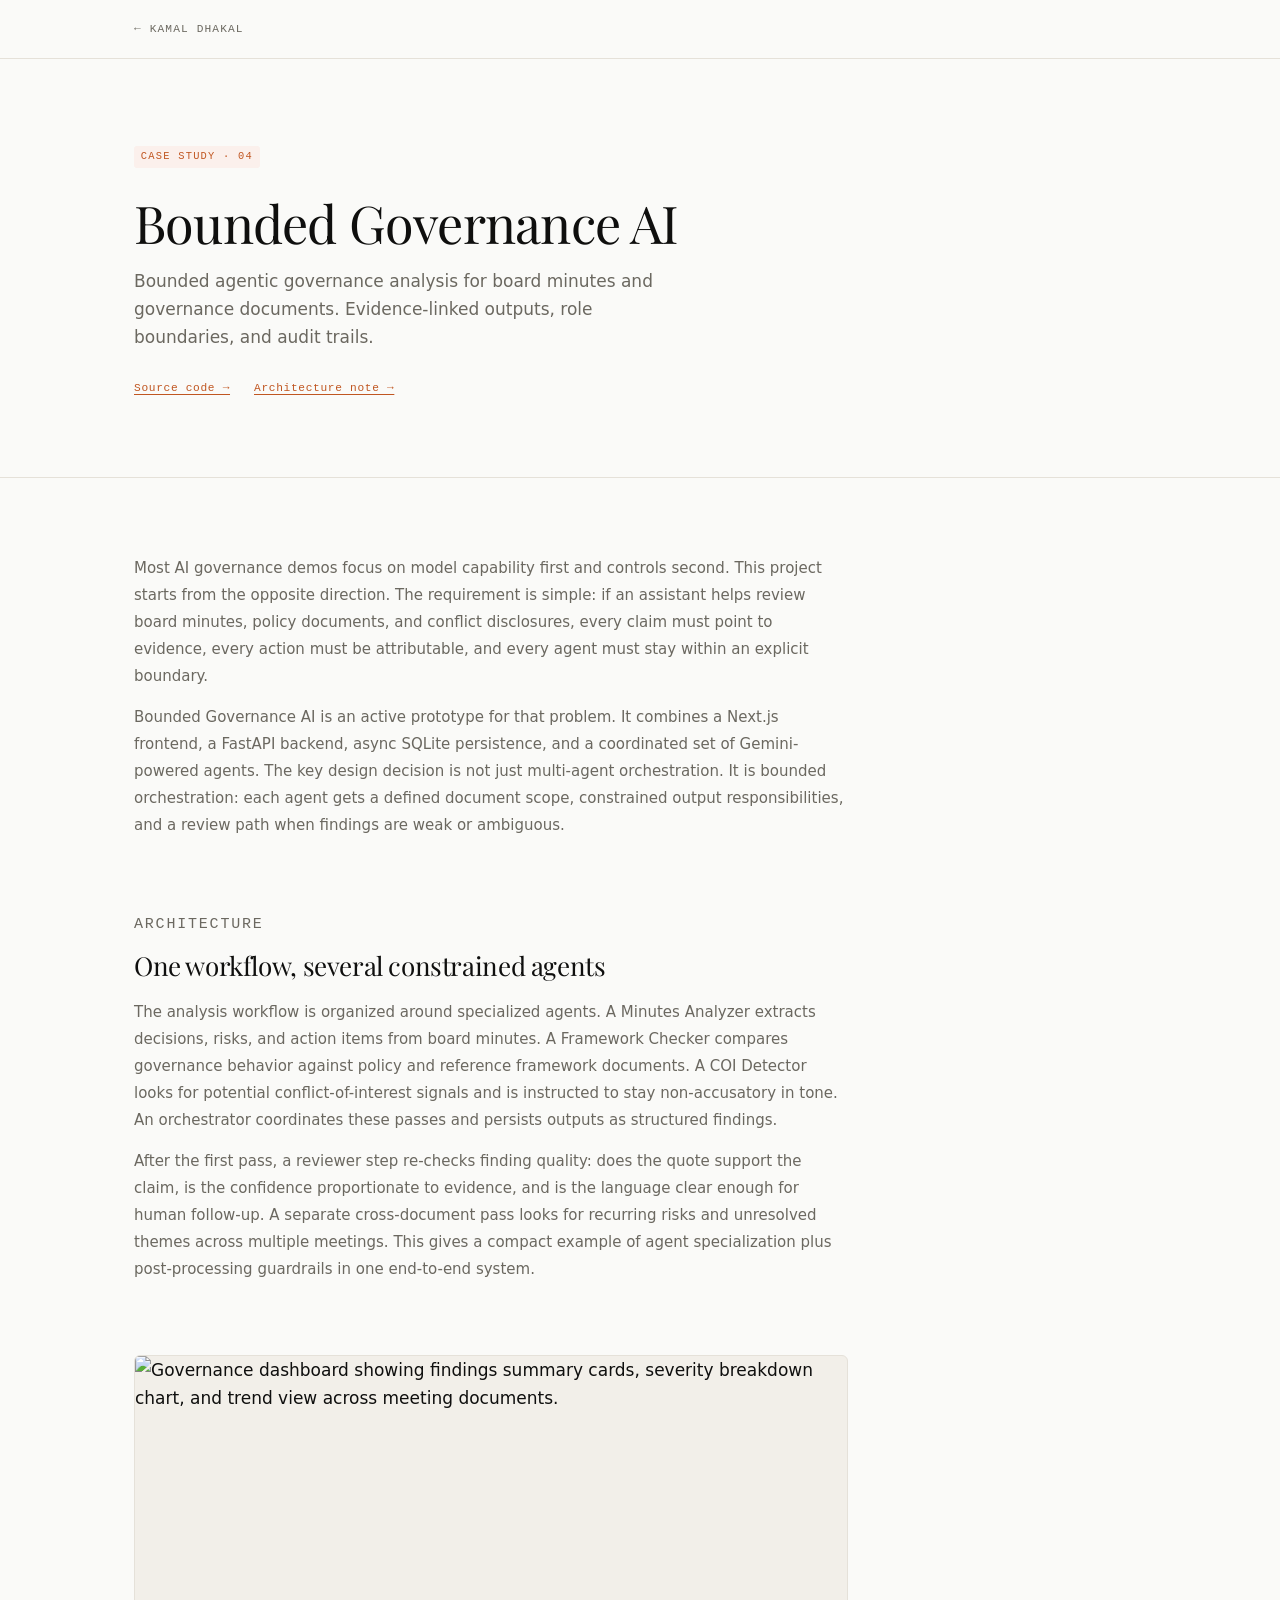
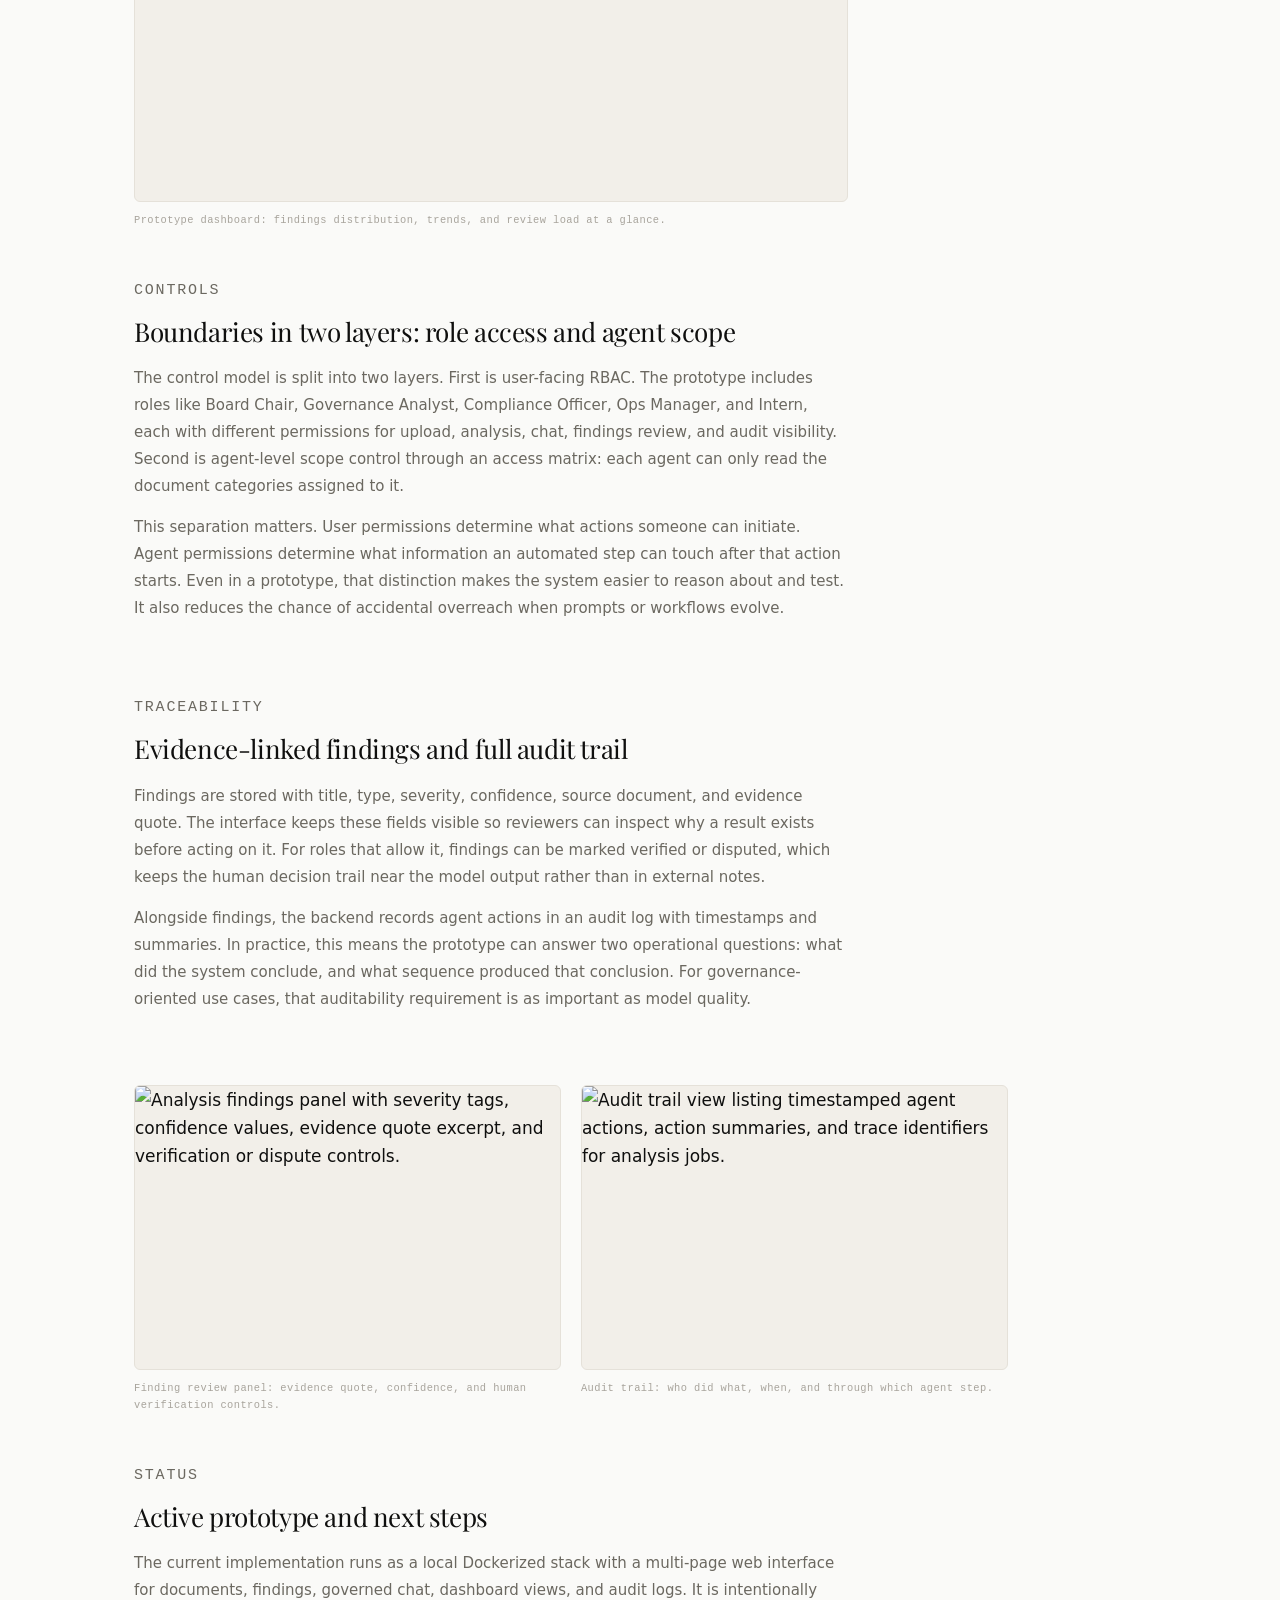
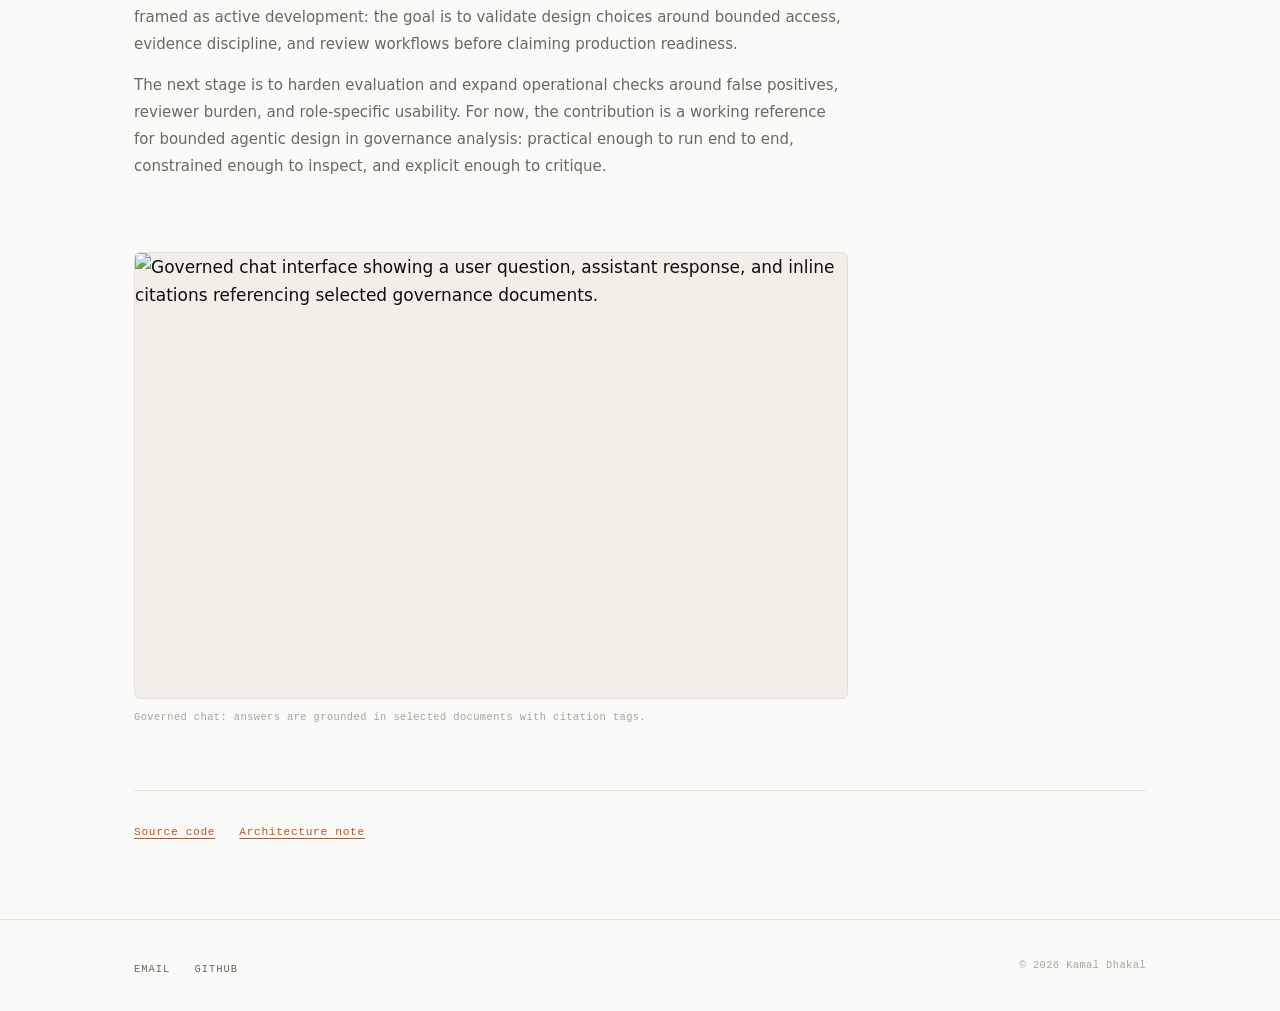
==== projects/bounded-governance-ai/index.html @ 3054fc62 "initial portfolio site with 4 projects" ====
<!DOCTYPE html>
<html lang="en">
<head>
  <meta charset="UTF-8">
  <meta name="viewport" content="width=device-width, initial-scale=1.0">
  <title>Bounded Governance AI: Kamal Dhakal</title>
  <meta name="description" content="Bounded Governance AI: active prototype for governance analysis with bounded multi-agent workflows, evidence-linked findings, RBAC, and audit trails.">
  <link rel="preconnect" href="https://fonts.googleapis.com">
  <link rel="preconnect" href="https://fonts.gstatic.com" crossorigin>
  <link href="https://fonts.googleapis.com/css2?family=Playfair+Display:ital,wght@0,400;0,500;1,400&display=swap" rel="stylesheet">
  <link rel="stylesheet" href="../../styles.css">
</head>
<body>

  <nav class="site-nav">
    <div class="wrap nav-inner">
      <a href="/#projects" class="nav-back-link">&larr; Kamal Dhakal</a>
    </div>
  </nav>

  <main>

    <header class="case-header">
      <div class="wrap">
        <span class="case-header-tag">Case Study &middot; 04</span>
        <h1>Bounded Governance AI</h1>
        <p class="case-tagline">Bounded agentic governance analysis for board minutes and governance documents. Evidence-linked outputs, role boundaries, and audit trails.</p>
        <div class="case-header-links">
          <a href="https://github.com/dhakalkamal/bounded-governance-ai" target="_blank" rel="noopener noreferrer">Source code &rarr;</a>
          <a href="https://github.com/dhakalkamal/bounded-governance-ai/blob/main/Bounded_Agentic_Governance_Architecture.md" target="_blank" rel="noopener noreferrer">Architecture note &rarr;</a>
        </div>
      </div>
    </header>

    <div class="case-body">
      <div class="wrap">

        <!-- Intro -->
        <section class="case-section">
          <p>Most AI governance demos focus on model capability first and controls second. This project starts from the opposite direction. The requirement is simple: if an assistant helps review board minutes, policy documents, and conflict disclosures, every claim must point to evidence, every action must be attributable, and every agent must stay within an explicit boundary.</p>
          <p>Bounded Governance AI is an active prototype for that problem. It combines a Next.js frontend, a FastAPI backend, async SQLite persistence, and a coordinated set of Gemini-powered agents. The key design decision is not just multi-agent orchestration. It is bounded orchestration: each agent gets a defined document scope, constrained output responsibilities, and a review path when findings are weak or ambiguous.</p>
        </section>

        <!-- Architecture -->
        <section class="case-section">
          <p class="case-section-label">Architecture</p>
          <h2>One workflow, several constrained agents</h2>
          <p>The analysis workflow is organized around specialized agents. A Minutes Analyzer extracts decisions, risks, and action items from board minutes. A Framework Checker compares governance behavior against policy and reference framework documents. A COI Detector looks for potential conflict-of-interest signals and is instructed to stay non-accusatory in tone. An orchestrator coordinates these passes and persists outputs as structured findings.</p>
          <p>After the first pass, a reviewer step re-checks finding quality: does the quote support the claim, is the confidence proportionate to evidence, and is the language clear enough for human follow-up. A separate cross-document pass looks for recurring risks and unresolved themes across multiple meetings. This gives a compact example of agent specialization plus post-processing guardrails in one end-to-end system.</p>
        </section>

        <!-- TODO: Replace src with dashboard screenshot from running prototype -->
        <!-- dashboard-overview.png: governance dashboard with severity breakdown, trend chart, and findings summary cards -->
        <div class="case-media">
          <figure>
            <img
              src="../../assets/bounded-governance-ai/dashboard-overview.png"
              alt="Governance dashboard showing findings summary cards, severity breakdown chart, and trend view across meeting documents."
              width="1200"
              height="750"
              loading="lazy"
            >
            <figcaption>Prototype dashboard: findings distribution, trends, and review load at a glance.</figcaption>
          </figure>
        </div>

        <!-- Permissions -->
        <section class="case-section">
          <p class="case-section-label">Controls</p>
          <h2>Boundaries in two layers: role access and agent scope</h2>
          <p>The control model is split into two layers. First is user-facing RBAC. The prototype includes roles like Board Chair, Governance Analyst, Compliance Officer, Ops Manager, and Intern, each with different permissions for upload, analysis, chat, findings review, and audit visibility. Second is agent-level scope control through an access matrix: each agent can only read the document categories assigned to it.</p>
          <p>This separation matters. User permissions determine what actions someone can initiate. Agent permissions determine what information an automated step can touch after that action starts. Even in a prototype, that distinction makes the system easier to reason about and test. It also reduces the chance of accidental overreach when prompts or workflows evolve.</p>
        </section>

        <!-- Evidence + audit -->
        <section class="case-section">
          <p class="case-section-label">Traceability</p>
          <h2>Evidence-linked findings and full audit trail</h2>
          <p>Findings are stored with title, type, severity, confidence, source document, and evidence quote. The interface keeps these fields visible so reviewers can inspect why a result exists before acting on it. For roles that allow it, findings can be marked verified or disputed, which keeps the human decision trail near the model output rather than in external notes.</p>
          <p>Alongside findings, the backend records agent actions in an audit log with timestamps and summaries. In practice, this means the prototype can answer two operational questions: what did the system conclude, and what sequence produced that conclusion. For governance-oriented use cases, that auditability requirement is as important as model quality.</p>
        </section>

        <!-- TODO: Replace src values with actual screenshots -->
        <!-- findings-evidence-review.png: expanded finding with evidence quote and verify/dispute controls -->
        <!-- audit-trail.png: timestamped audit log with agent type, action, and input hash -->
        <div class="case-media wide">
          <div class="media-pair">
            <figure>
              <img
                src="../../assets/bounded-governance-ai/findings-evidence-review.png"
                alt="Analysis findings panel with severity tags, confidence values, evidence quote excerpt, and verification or dispute controls."
                width="900"
                height="600"
                loading="lazy"
              >
              <figcaption>Finding review panel: evidence quote, confidence, and human verification controls.</figcaption>
            </figure>
            <figure>
              <img
                src="../../assets/bounded-governance-ai/audit-trail.png"
                alt="Audit trail view listing timestamped agent actions, action summaries, and trace identifiers for analysis jobs."
                width="900"
                height="600"
                loading="lazy"
              >
              <figcaption>Audit trail: who did what, when, and through which agent step.</figcaption>
            </figure>
          </div>
        </div>

        <!-- Status -->
        <section class="case-section">
          <p class="case-section-label">Status</p>
          <h2>Active prototype and next steps</h2>
          <p>The current implementation runs as a local Dockerized stack with a multi-page web interface for documents, findings, governed chat, dashboard views, and audit logs. It is intentionally framed as active development: the goal is to validate design choices around bounded access, evidence discipline, and review workflows before claiming production readiness.</p>
          <p>The next stage is to harden evaluation and expand operational checks around false positives, reviewer burden, and role-specific usability. For now, the contribution is a working reference for bounded agentic design in governance analysis: practical enough to run end to end, constrained enough to inspect, and explicit enough to critique.</p>
        </section>

        <!-- TODO: Replace src with governed chat screenshot from running prototype -->
        <!-- governed-chat-citations.png: chat response grounded in selected documents with visible source citations -->
        <div class="case-media">
          <figure>
            <img
              src="../../assets/bounded-governance-ai/governed-chat-citations.png"
              alt="Governed chat interface showing a user question, assistant response, and inline citations referencing selected governance documents."
              width="1200"
              height="750"
              loading="lazy"
            >
            <figcaption>Governed chat: answers are grounded in selected documents with citation tags.</figcaption>
          </figure>
        </div>

        <div class="case-article-footer">
          <a href="https://github.com/dhakalkamal/bounded-governance-ai" target="_blank" rel="noopener noreferrer">Source code</a>
          <a href="https://github.com/dhakalkamal/bounded-governance-ai/blob/main/Bounded_Agentic_Governance_Architecture.md" target="_blank" rel="noopener noreferrer">Architecture note</a>
        </div>

      </div>
    </div>

  </main>

  <footer class="site-footer">
    <div class="wrap footer-inner">
      <ul class="footer-links">
        <li><a href="mailto:kamaldhakal01@gmail.com">Email</a></li>
        <li><a href="https://github.com/dhakalkamal" target="_blank" rel="noopener noreferrer">GitHub</a></li>
      </ul>
      <span class="footer-copy">&copy; 2026 Kamal Dhakal</span>
    </div>
  </footer>

</body>
</html>
---- styles.css ----
/* ============================================================
   Reset & base
   ============================================================ */
*, *::before, *::after {
  box-sizing: border-box;
  margin: 0;
  padding: 0;
}

html {
  scroll-behavior: smooth;
  -webkit-text-size-adjust: 100%;
}

body {
  background: var(--bg);
  color: var(--text);
  font-family: var(--font-body);
  font-size: 1.0625rem;
  line-height: 1.65;
  -webkit-font-smoothing: antialiased;
  -moz-osx-font-smoothing: grayscale;
}

img {
  display: block;
  max-width: 100%;
  height: auto;
}

a {
  color: inherit;
  text-decoration: none;
}

/* ============================================================
   Design tokens
   ============================================================ */
:root {
  --bg:        #FAFAF8;
  --surface:   #F2EFE9;
  --border:    #E5E1D9;
  --text:      #0F0F0E;
  --muted:     #6B6860;
  --faint:     #A8A49C;
  --accent:    #C05621;
  --accent-bg: #FBF0EC;

  --font-display: "Playfair Display", Georgia, "Times New Roman", serif;
  --font-body:    system-ui, -apple-system, BlinkMacSystemFont, "Segoe UI", sans-serif;
  --font-mono:    "SF Mono", "Fira Code", "Fira Mono", ui-monospace, monospace;

  --max-w: 1100px;
  --prose: 66ch;
  --pad:   clamp(1.25rem, 5vw, 2.75rem);
  --vgap:  clamp(4rem, 8vw, 7rem);
}

/* ============================================================
   Typography
   ============================================================ */
h1, h2, h3, h4 {
  font-family: var(--font-display);
  font-weight: 400;
  line-height: 1.2;
  letter-spacing: -0.015em;
  color: var(--text);
}

h1 { font-size: clamp(2.25rem, 5vw, 3.25rem); }
h2 { font-size: clamp(1.375rem, 2.75vw, 1.875rem); }
h3 { font-size: clamp(1.125rem, 2vw, 1.375rem); }

code {
  font-family: var(--font-mono);
  font-size: 0.875em;
  color: var(--text);
}

/* ============================================================
   Layout
   ============================================================ */
.wrap {
  max-width: var(--max-w);
  margin-inline: auto;
  padding-inline: var(--pad);
}

/* ============================================================
   Nav
   ============================================================ */
.site-nav {
  position: sticky;
  top: 0;
  z-index: 100;
  background: var(--bg);
  border-bottom: 1px solid var(--border);
  padding-block: 1.25rem;
}

.nav-inner {
  display: flex;
  align-items: center;
  justify-content: space-between;
  gap: 1.5rem;
}

.nav-brand {
  font-family: var(--font-display);
  font-size: 1rem;
  font-weight: 500;
  color: var(--text);
  letter-spacing: 0.01em;
  transition: opacity 0.15s;
}
.nav-brand:hover { opacity: 0.55; }

.nav-items {
  list-style: none;
  display: flex;
  gap: 2rem;
}

.nav-items a {
  font-family: var(--font-mono);
  font-size: 0.7rem;
  letter-spacing: 0.1em;
  text-transform: uppercase;
  color: var(--muted);
  transition: color 0.15s;
}
.nav-items a:hover { color: var(--text); }

.nav-back-link {
  font-family: var(--font-mono);
  font-size: 0.7rem;
  letter-spacing: 0.1em;
  text-transform: uppercase;
  color: var(--muted);
  transition: color 0.15s;
}
.nav-back-link:hover { color: var(--accent); }

/* ============================================================
   Hero
   ============================================================ */
.hero {
  padding-block: clamp(5rem, 12vw, 9rem);
  border-bottom: 1px solid var(--border);
}

.hero-eyebrow {
  font-family: var(--font-mono);
  font-size: 0.7rem;
  letter-spacing: 0.14em;
  text-transform: uppercase;
  color: var(--accent);
  margin-bottom: 1.5rem;
}

.hero h1 {
  margin-bottom: 1.75rem;
  max-width: 16ch;
}

.hero-body {
  font-size: 1.0625rem;
  color: var(--muted);
  line-height: 1.75;
  max-width: 50ch;
}

.hero-body + .hero-body {
  margin-top: 1rem;
}

/* ============================================================
   Projects section (landing)
   ============================================================ */
.projects-section {
  padding-block: var(--vgap);
}

.section-eyebrow {
  font-family: var(--font-mono);
  font-size: 0.7rem;
  letter-spacing: 0.14em;
  text-transform: uppercase;
  color: var(--faint);
  margin-bottom: 2.5rem;
}

.project-list {
  border-top: 1px solid var(--border);
}

.project-item {
  border-bottom: 1px solid var(--border);
  padding-block: clamp(2rem, 4vw, 3rem);
}

.project-item-head {
  display: flex;
  align-items: baseline;
  gap: 1rem;
  margin-bottom: 0.5rem;
}

.project-num {
  font-family: var(--font-mono);
  font-size: 0.65rem;
  color: var(--faint);
  letter-spacing: 0.08em;
  flex-shrink: 0;
  min-width: 2.5ch;
}

.project-item h2 {
  font-size: clamp(1.5rem, 3.5vw, 2.25rem);
  flex: 1;
}

.project-item.featured h2 {
  font-size: clamp(1.875rem, 4vw, 2.75rem);
}

.project-meta {
  font-family: var(--font-mono);
  font-size: 0.7rem;
  letter-spacing: 0.04em;
  color: var(--muted);
  margin-bottom: 0.875rem;
  margin-left: calc(2.5ch + 1rem);
}

.project-blurb {
  font-size: 0.9375rem;
  color: var(--muted);
  line-height: 1.75;
  max-width: 62ch;
  margin-left: calc(2.5ch + 1rem);
  margin-bottom: 1.25rem;
}

.project-item-foot {
  display: flex;
  align-items: baseline;
  justify-content: flex-end;
  flex-wrap: wrap;
  gap: 1.25rem;
  margin-left: calc(2.5ch + 1rem);
}

.cta-link {
  font-family: var(--font-mono);
  font-size: 0.75rem;
  letter-spacing: 0.06em;
  color: var(--accent);
  flex-shrink: 0;
  transition: opacity 0.15s;
}
.cta-link:hover { opacity: 0.65; }

.cta-link-secondary {
  font-family: var(--font-mono);
  font-size: 0.7rem;
  letter-spacing: 0.06em;
  color: var(--muted);
  flex-shrink: 0;
  transition: color 0.15s;
}
.cta-link-secondary:hover { color: var(--text); }

/* ============================================================
   About section (landing)
   ============================================================ */
.about-section {
  padding-block: var(--vgap);
  border-top: 1px solid var(--border);
}

.about-section p {
  font-size: 0.9375rem;
  color: var(--muted);
  line-height: 1.8;
  max-width: var(--prose);
}

.about-section p + p {
  margin-top: 0.875rem;
}

.link-accent {
  color: var(--accent);
  text-decoration: underline;
  text-underline-offset: 3px;
  transition: opacity 0.15s;
}
.link-accent:hover { opacity: 0.7; }

/* ============================================================
   Footer
   ============================================================ */
.site-footer {
  border-top: 1px solid var(--border);
  padding-block: 2rem;
}

.footer-inner {
  display: flex;
  align-items: center;
  justify-content: space-between;
  flex-wrap: wrap;
  gap: 1rem;
}

.footer-links {
  list-style: none;
  display: flex;
  gap: 1.5rem;
}

.footer-links a {
  font-family: var(--font-mono);
  font-size: 0.65rem;
  letter-spacing: 0.1em;
  text-transform: uppercase;
  color: var(--muted);
  transition: color 0.15s;
}
.footer-links a:hover { color: var(--text); }

.footer-copy {
  font-family: var(--font-mono);
  font-size: 0.65rem;
  letter-spacing: 0.04em;
  color: var(--faint);
}

/* ============================================================
   Case study:page header
   ============================================================ */
.case-header {
  padding-block: clamp(3rem, 7vw, 5rem);
  border-bottom: 1px solid var(--border);
}

.case-header-tag {
  font-family: var(--font-mono);
  font-size: 0.65rem;
  letter-spacing: 0.12em;
  text-transform: uppercase;
  color: var(--accent);
  background: var(--accent-bg);
  display: inline-block;
  padding: 0.25em 0.65em;
  border-radius: 3px;
  margin-bottom: 1.5rem;
}

.case-header h1 {
  margin-bottom: 0.75rem;
}

.case-tagline {
  font-size: 1.0625rem;
  color: var(--muted);
  line-height: 1.65;
  max-width: 52ch;
  margin-bottom: 1.75rem;
}

.case-header-links {
  display: flex;
  gap: 1.5rem;
  flex-wrap: wrap;
}

.case-header-links a {
  font-family: var(--font-mono);
  font-size: 0.7rem;
  letter-spacing: 0.06em;
  color: var(--accent);
  text-decoration: underline;
  text-underline-offset: 3px;
  transition: opacity 0.15s;
}
.case-header-links a:hover { opacity: 0.65; }

/* ============================================================
   Case study:body
   ============================================================ */
.case-body {
  padding-block: clamp(3rem, 6vw, 5rem);
}

.case-section {
  margin-bottom: clamp(3rem, 6vw, 4.5rem);
  max-width: var(--prose);
}

.case-section-label {
  font-family: var(--font-mono);
  font-size: 0.65rem;
  letter-spacing: 0.12em;
  text-transform: uppercase;
  color: var(--accent);
  margin-bottom: 0.75rem;
}

.case-section h2 {
  font-size: clamp(1.25rem, 2.5vw, 1.625rem);
  margin-bottom: 1.125rem;
}

.case-section p {
  font-size: 0.9375rem;
  color: var(--muted);
  line-height: 1.8;
}

.case-section p + p {
  margin-top: 0.875rem;
}

/* ============================================================
   Case study:screenshots & media
   ============================================================ */
.case-media {
  max-width: var(--prose);
  margin-block: clamp(2rem, 4vw, 3rem);
}

.case-media.wide {
  max-width: min(calc(var(--prose) + 10rem), 100%);
}

.case-media figure {
  margin: 0;
}

.case-media img {
  width: 100%;
  border: 1px solid var(--border);
  border-radius: 6px;
  min-height: 180px;
  background: var(--surface);
}

.case-media figcaption {
  font-family: var(--font-mono);
  font-size: 0.65rem;
  letter-spacing: 0.04em;
  color: var(--faint);
  margin-top: 0.625rem;
}

.media-pair {
  display: grid;
  grid-template-columns: repeat(auto-fit, minmax(260px, 1fr));
  gap: 1.25rem;
}

/* YouTube embed */
.video-embed {
  position: relative;
  padding-bottom: 56.25%;
  height: 0;
  overflow: hidden;
  border: 1px solid var(--border);
  border-radius: 6px;
  background: var(--surface);
  margin-bottom: clamp(2rem, 4vw, 3rem);
  max-width: var(--prose);
}

.video-embed iframe {
  position: absolute;
  inset: 0;
  width: 100%;
  height: 100%;
  border: 0;
}

.video-placeholder {
  position: absolute;
  inset: 0;
  display: flex;
  align-items: center;
  justify-content: center;
  font-family: var(--font-mono);
  font-size: 0.7rem;
  letter-spacing: 0.08em;
  color: var(--faint);
}

/* ============================================================
   Case study:article footer links
   ============================================================ */
.case-article-footer {
  margin-top: clamp(2.5rem, 5vw, 4rem);
  padding-top: 2rem;
  border-top: 1px solid var(--border);
  display: flex;
  gap: 1.5rem;
  flex-wrap: wrap;
}

.case-article-footer a {
  font-family: var(--font-mono);
  font-size: 0.7rem;
  letter-spacing: 0.06em;
  color: var(--accent);
  text-decoration: underline;
  text-underline-offset: 3px;
  transition: opacity 0.15s;
}
.case-article-footer a:hover { opacity: 0.65; }

/* ============================================================
   Responsive
   ============================================================ */
@media (max-width: 600px) {
  :root {
    --vgap: clamp(3rem, 7vw, 5rem);
  }

  .nav-inner {
    flex-wrap: wrap;
  }

  .nav-items {
    gap: 1.25rem;
    flex-wrap: wrap;
  }

  .project-meta,
  .project-blurb,
  .project-item-foot {
    margin-left: 0;
  }

  .project-item-foot {
    flex-direction: column;
    align-items: flex-start;
  }
}
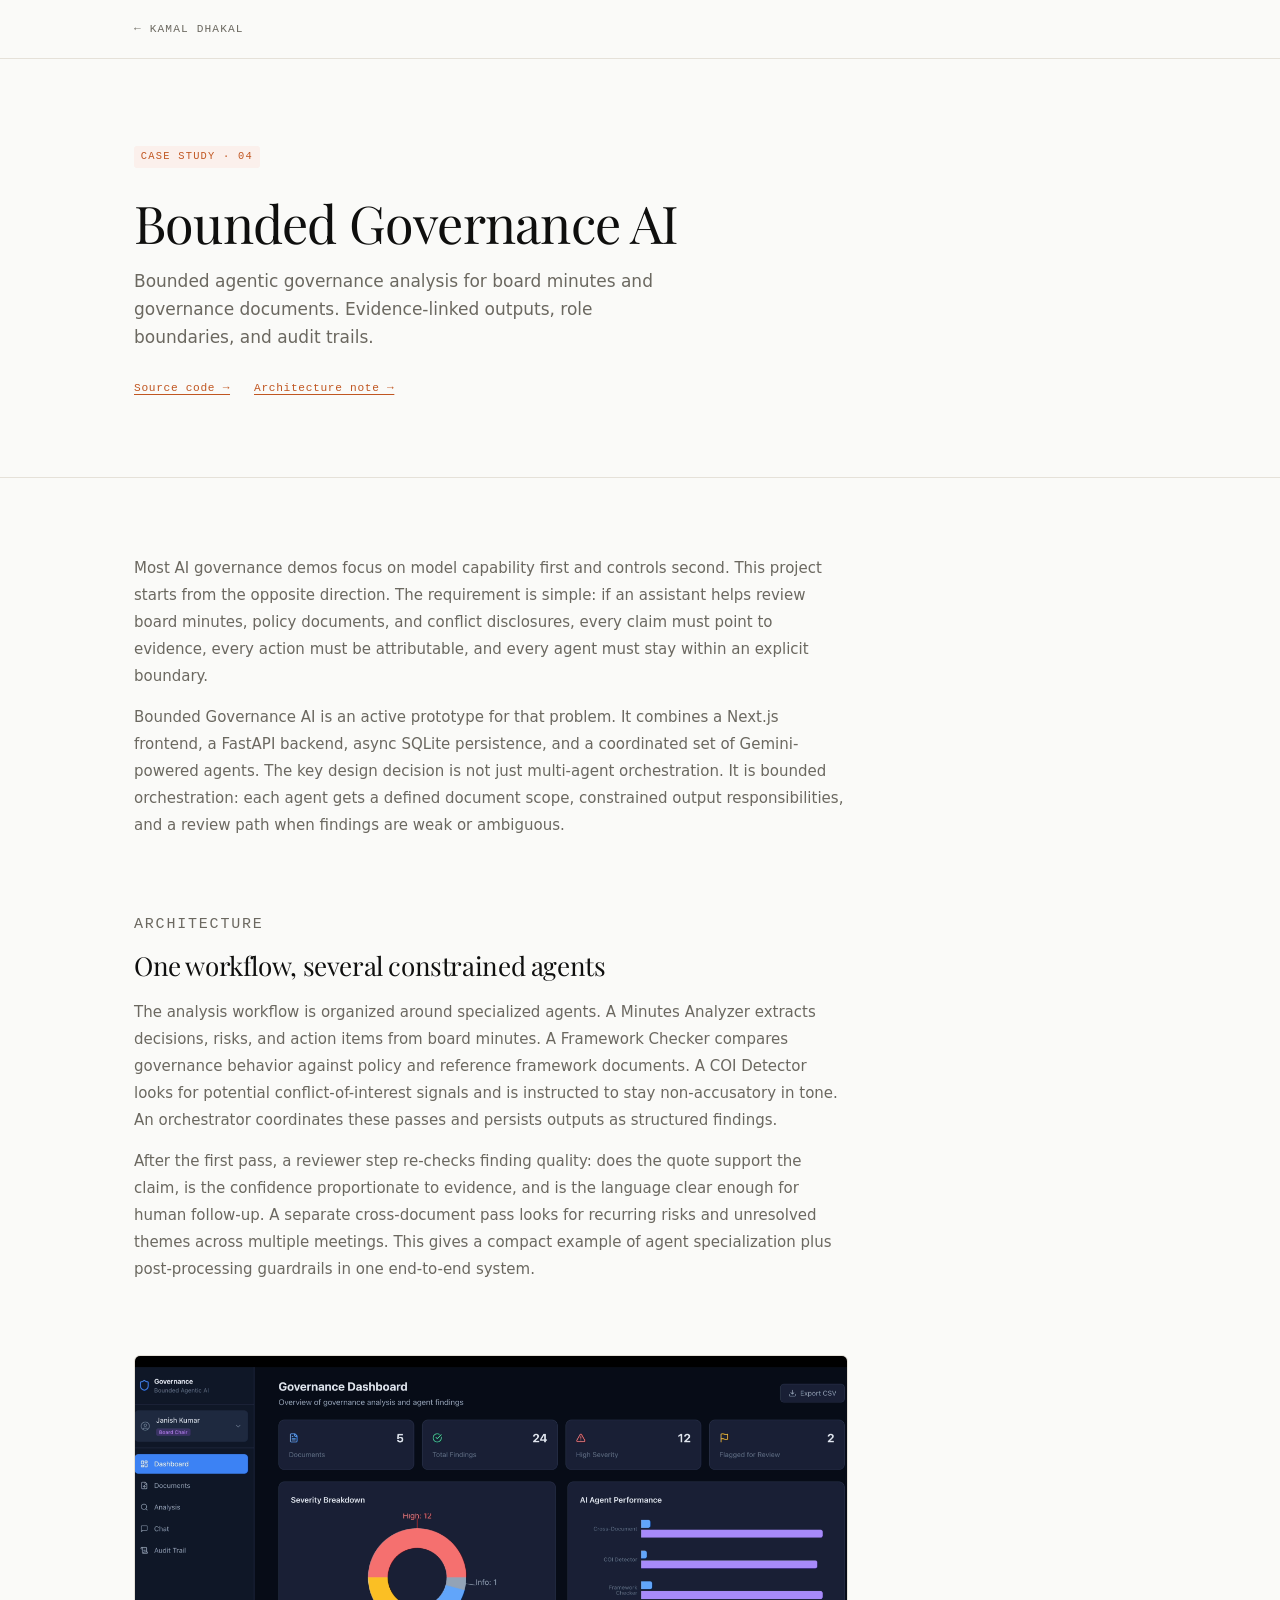
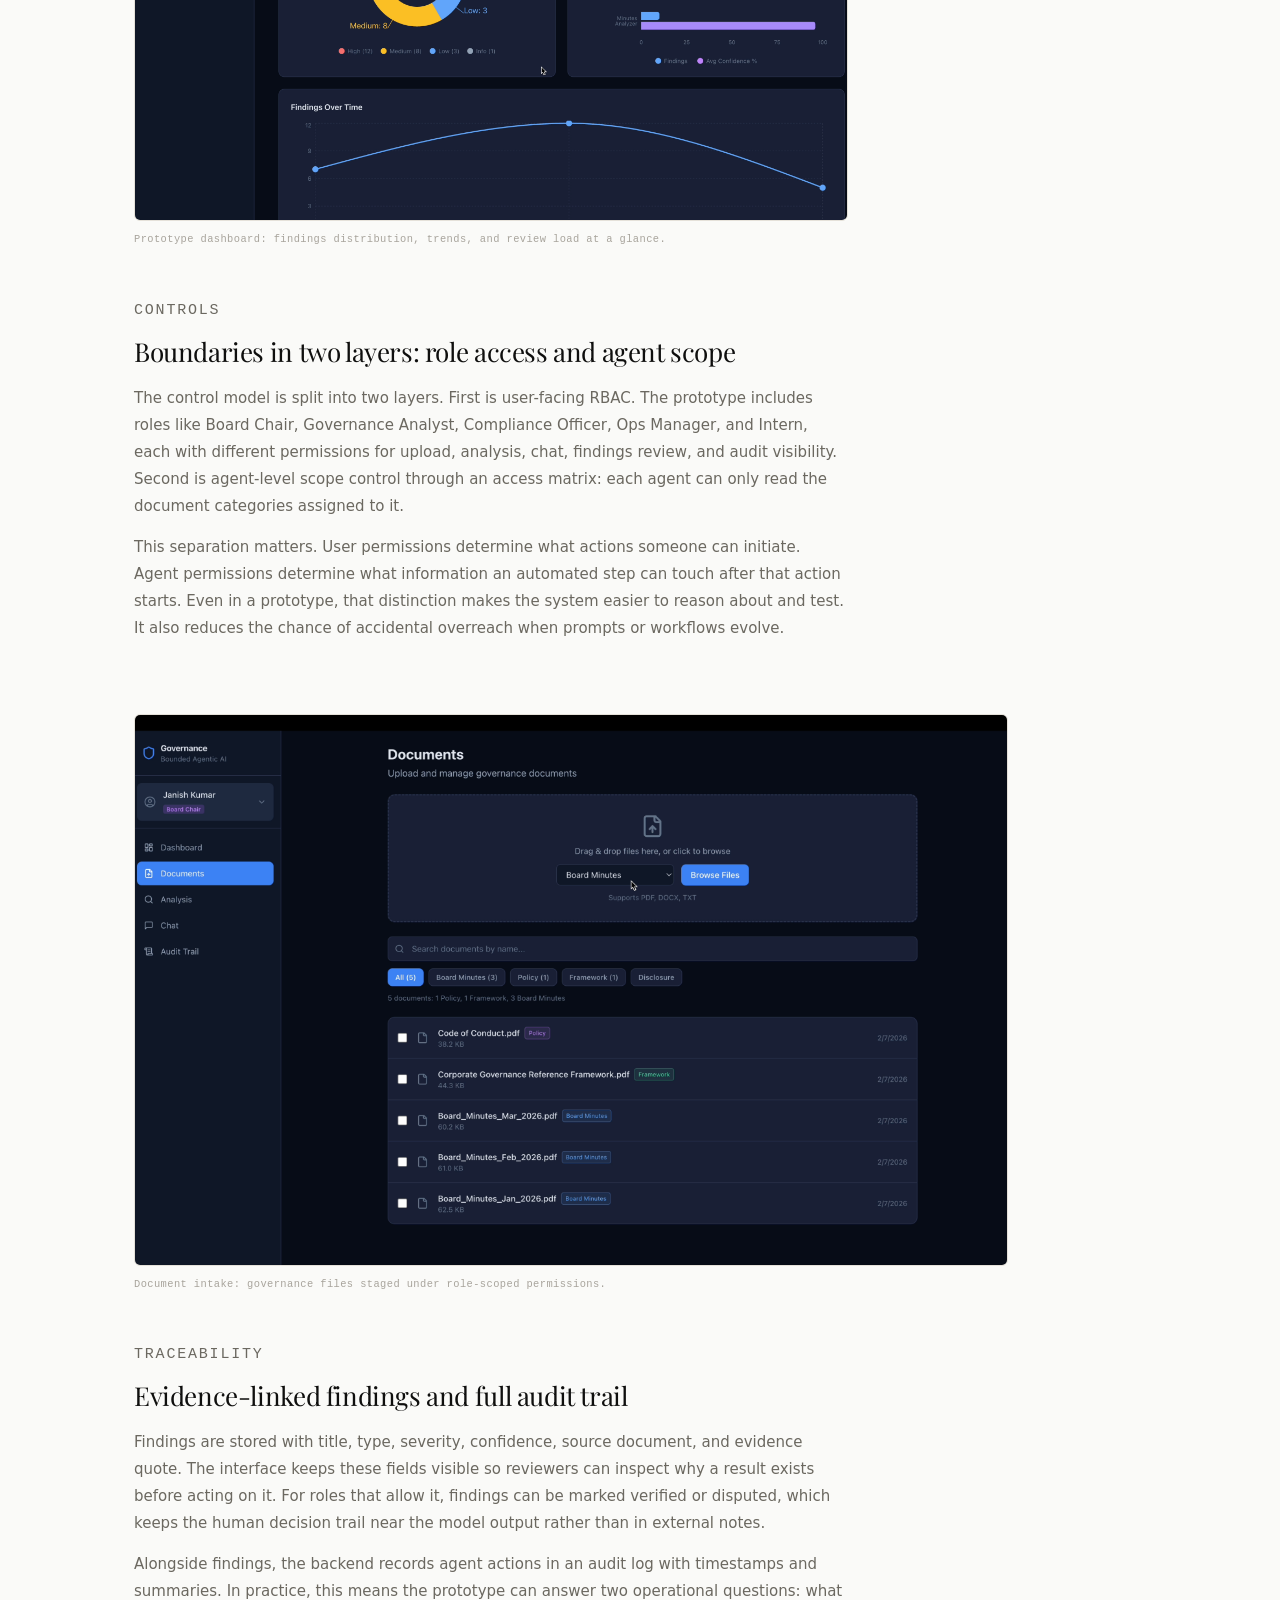
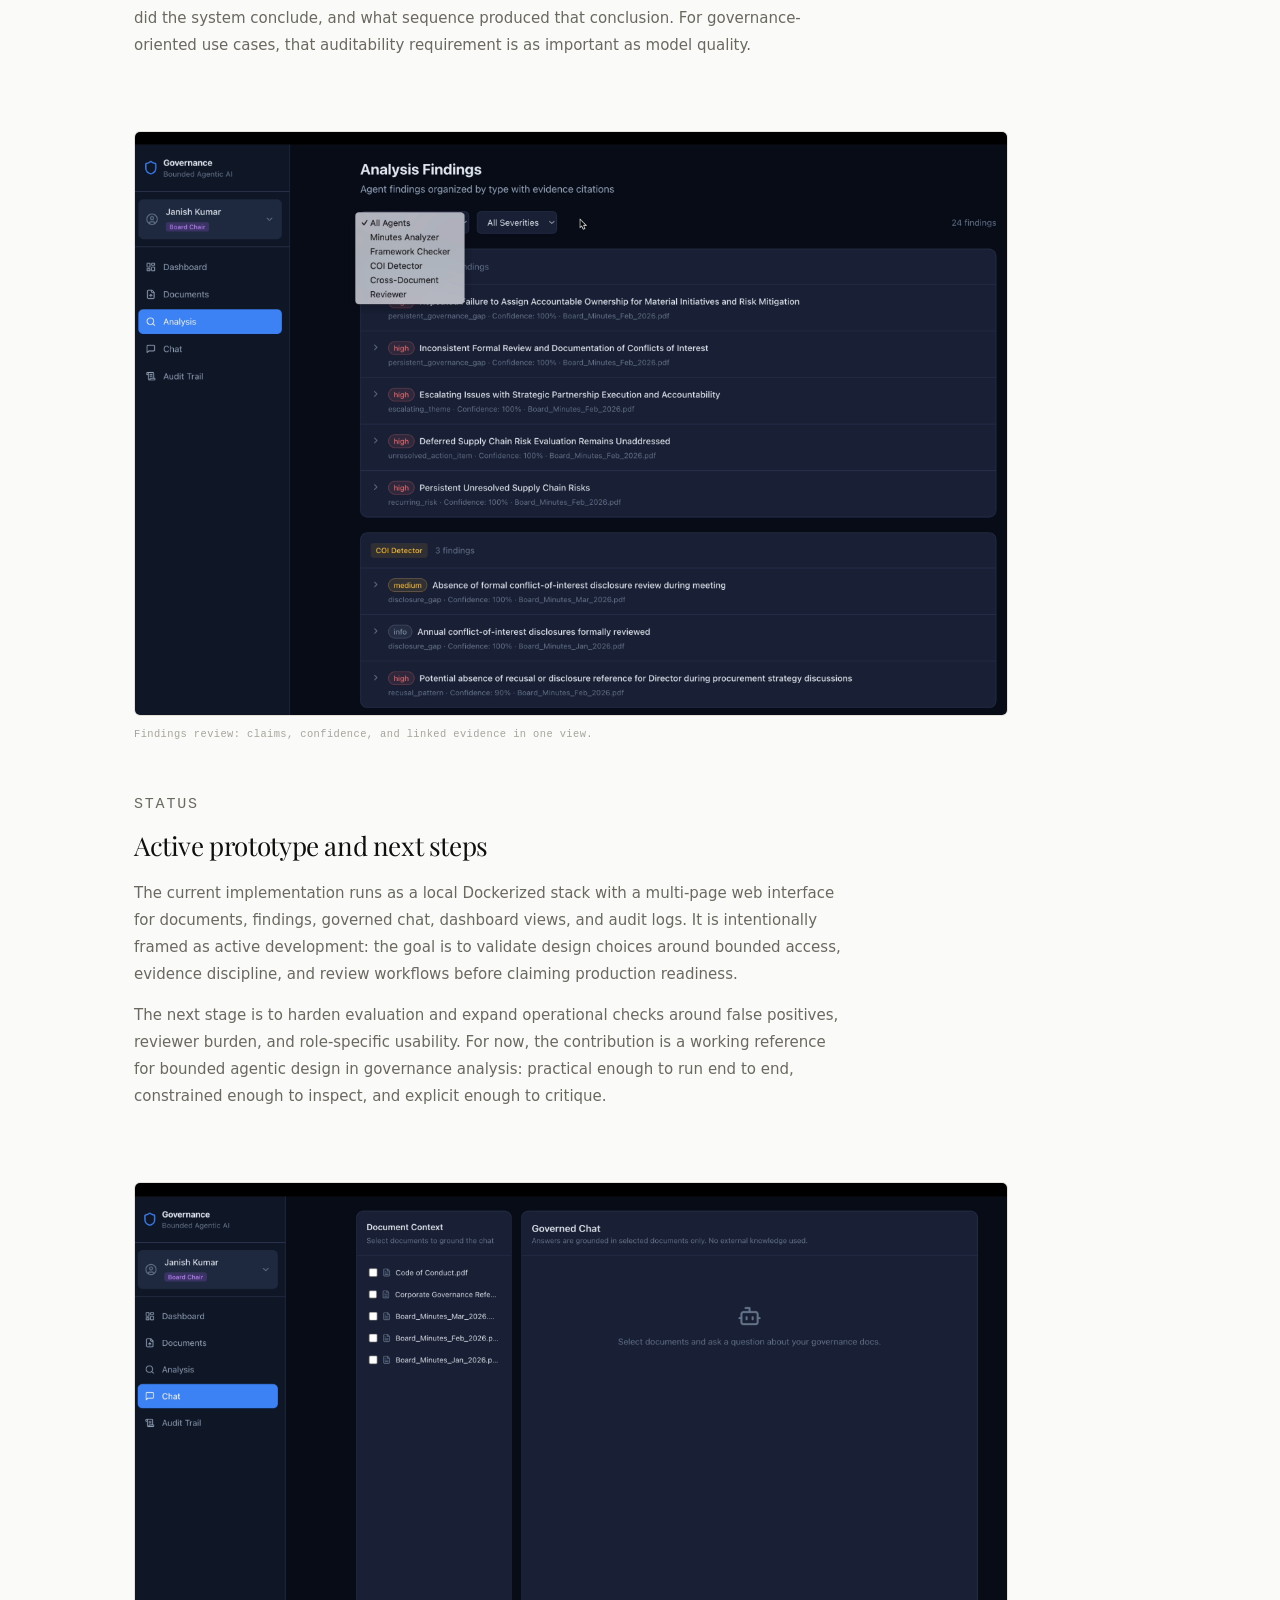
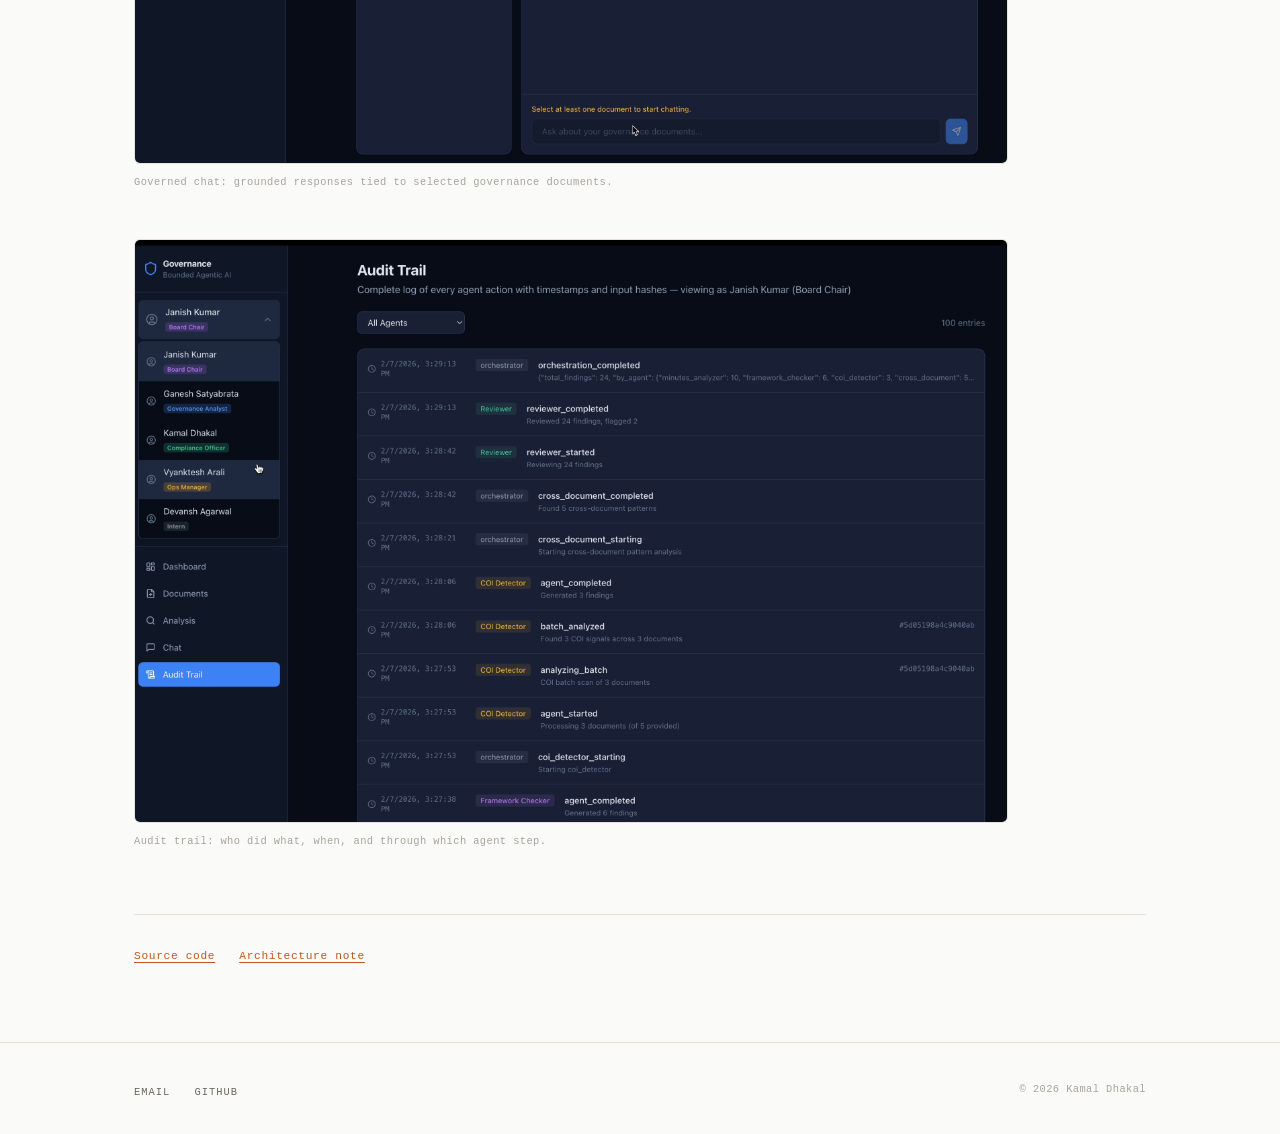
==== commit b70ee0d8: "added case study workflow in bounded goverance ai" ====
--- a/projects/bounded-governance-ai/index.html
+++ b/projects/bounded-governance-ai/index.html
@@ -72,6 +72,19 @@
           <p>This separation matters. User permissions determine what actions someone can initiate. Agent permissions determine what information an automated step can touch after that action starts. Even in a prototype, that distinction makes the system easier to reason about and test. It also reduces the chance of accidental overreach when prompts or workflows evolve.</p>
         </section>
 
+        <div class="case-media wide">
+          <figure>
+            <img
+              src="../../assets/bounded-governance-ai/documents-upload.png"
+              alt="Document upload workspace showing governance files staged for analysis with role-scoped access controls."
+              width="1200"
+              height="750"
+              loading="lazy"
+            >
+            <figcaption>Document intake: governance files staged under role-scoped permissions.</figcaption>
+          </figure>
+        </div>
+
         <!-- Evidence + audit -->
         <section class="case-section">
           <p class="case-section-label">Traceability</p>
@@ -80,32 +93,17 @@
           <p>Alongside findings, the backend records agent actions in an audit log with timestamps and summaries. In practice, this means the prototype can answer two operational questions: what did the system conclude, and what sequence produced that conclusion. For governance-oriented use cases, that auditability requirement is as important as model quality.</p>
         </section>
 
-        <!-- TODO: Replace src values with actual screenshots -->
-        <!-- findings-evidence-review.png: expanded finding with evidence quote and verify/dispute controls -->
-        <!-- audit-trail.png: timestamped audit log with agent type, action, and input hash -->
         <div class="case-media wide">
-          <div class="media-pair">
-            <figure>
-              <img
-                src="../../assets/bounded-governance-ai/findings-evidence-review.png"
-                alt="Analysis findings panel with severity tags, confidence values, evidence quote excerpt, and verification or dispute controls."
-                width="900"
-                height="600"
-                loading="lazy"
-              >
-              <figcaption>Finding review panel: evidence quote, confidence, and human verification controls.</figcaption>
-            </figure>
-            <figure>
-              <img
-                src="../../assets/bounded-governance-ai/audit-trail.png"
-                alt="Audit trail view listing timestamped agent actions, action summaries, and trace identifiers for analysis jobs."
-                width="900"
-                height="600"
-                loading="lazy"
-              >
-              <figcaption>Audit trail: who did what, when, and through which agent step.</figcaption>
-            </figure>
-          </div>
+          <figure>
+            <img
+              src="../../assets/bounded-governance-ai/analysis-findings.png"
+              alt="Findings review panel with severity labels, confidence signals, and linked evidence excerpts for each claim."
+              width="1200"
+              height="750"
+              loading="lazy"
+            >
+            <figcaption>Findings review: claims, confidence, and linked evidence in one view.</figcaption>
+          </figure>
         </div>
 
         <!-- Status -->
@@ -116,18 +114,29 @@
           <p>The next stage is to harden evaluation and expand operational checks around false positives, reviewer burden, and role-specific usability. For now, the contribution is a working reference for bounded agentic design in governance analysis: practical enough to run end to end, constrained enough to inspect, and explicit enough to critique.</p>
         </section>
 
-        <!-- TODO: Replace src with governed chat screenshot from running prototype -->
-        <!-- governed-chat-citations.png: chat response grounded in selected documents with visible source citations -->
-        <div class="case-media">
+        <div class="case-media wide">
           <figure>
             <img
-              src="../../assets/bounded-governance-ai/governed-chat-citations.png"
-              alt="Governed chat interface showing a user question, assistant response, and inline citations referencing selected governance documents."
+              src="../../assets/bounded-governance-ai/governed-chat.png"
+              alt="Governed chat interface answering governance questions with grounded responses tied to selected documents."
               width="1200"
               height="750"
               loading="lazy"
             >
-            <figcaption>Governed chat: answers are grounded in selected documents with citation tags.</figcaption>
+            <figcaption>Governed chat: grounded responses tied to selected governance documents.</figcaption>
+          </figure>
+        </div>
+
+        <div class="case-media wide">
+          <figure>
+            <img
+              src="../../assets/bounded-governance-ai/audit-trail.png"
+              alt="Audit trail view listing timestamped agent actions, action summaries, and trace identifiers for analysis runs."
+              width="1200"
+              height="750"
+              loading="lazy"
+            >
+            <figcaption>Audit trail: who did what, when, and through which agent step.</figcaption>
           </figure>
         </div>
 
--- a/styles.css
+++ b/styles.css
@@ -288,6 +288,38 @@
 
 .about-section p + p {
   margin-top: 0.875rem;
+}
+
+.education-section {
+  padding-block: clamp(2rem, 4vw, 3rem);
+  border-top: 1px solid var(--border);
+}
+
+.education-list {
+  list-style: none;
+  max-width: var(--prose);
+}
+
+.education-item {
+  display: flex;
+  justify-content: space-between;
+  align-items: baseline;
+  gap: 1.5rem;
+  font-size: 0.9375rem;
+  color: var(--muted);
+  line-height: 1.8;
+}
+
+.education-item + .education-item {
+  margin-top: 0.5rem;
+}
+
+.education-year {
+  font-family: var(--font-mono);
+  font-size: 0.7rem;
+  letter-spacing: 0.06em;
+  color: var(--muted);
+  white-space: nowrap;
 }
 
 .link-accent {
@@ -544,4 +576,13 @@
     flex-direction: column;
     align-items: flex-start;
   }
-}
+
+  .education-item {
+    flex-wrap: wrap;
+    gap: 0.2rem 1rem;
+  }
+
+  .education-year {
+    white-space: normal;
+  }
+}
